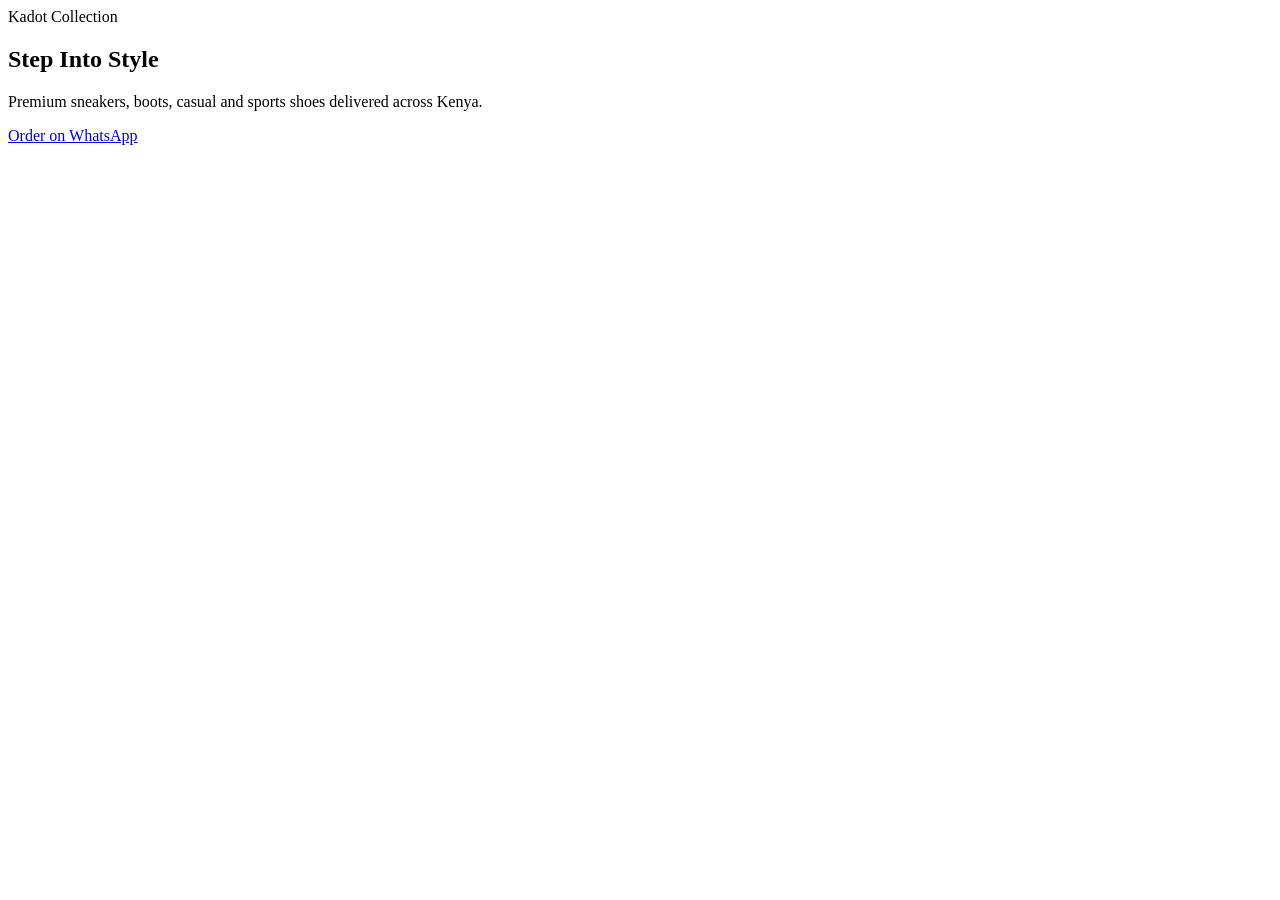
==== index.html @ 97667119 "Initial Kadot Collection landing page" ====
<!DOCTYPE html>
<html lang="en">
<head>
    <meta charset="UTF-8">
    <meta name="viewport" content="width=device-width, initial-scale=1.0">
    <title>Kadot Collection</title>

    <link rel="preconnect" href="https://fonts.googleapis.com">
    <link href="https://fonts.googleapis.com/css2?family=Poppins:wght@300;400;600;700&display=swap" rel="stylesheet">

    <link rel="stylesheet" href="style.css">
</head>
<body>

    <header>
        <div class="logo">Kadot Collection</div>
    </header>

    <section class="hero">
        <div class="hero-content">

            <h1>Step Into Style</h1>

            <p>
                Premium sneakers, boots, casual and sports shoes delivered across Kenya.
            </p>

            <a class="btn"
               href="https://wa.me/254140449087?text=Hello%20Kadot%20Collection,%20I'm%20interested%20in%20your%20shoes."
               target="_blank">
               Order on WhatsApp
            </a>

        </div>
    </section>

    <script src="script.js"></script>

</body>
</html>
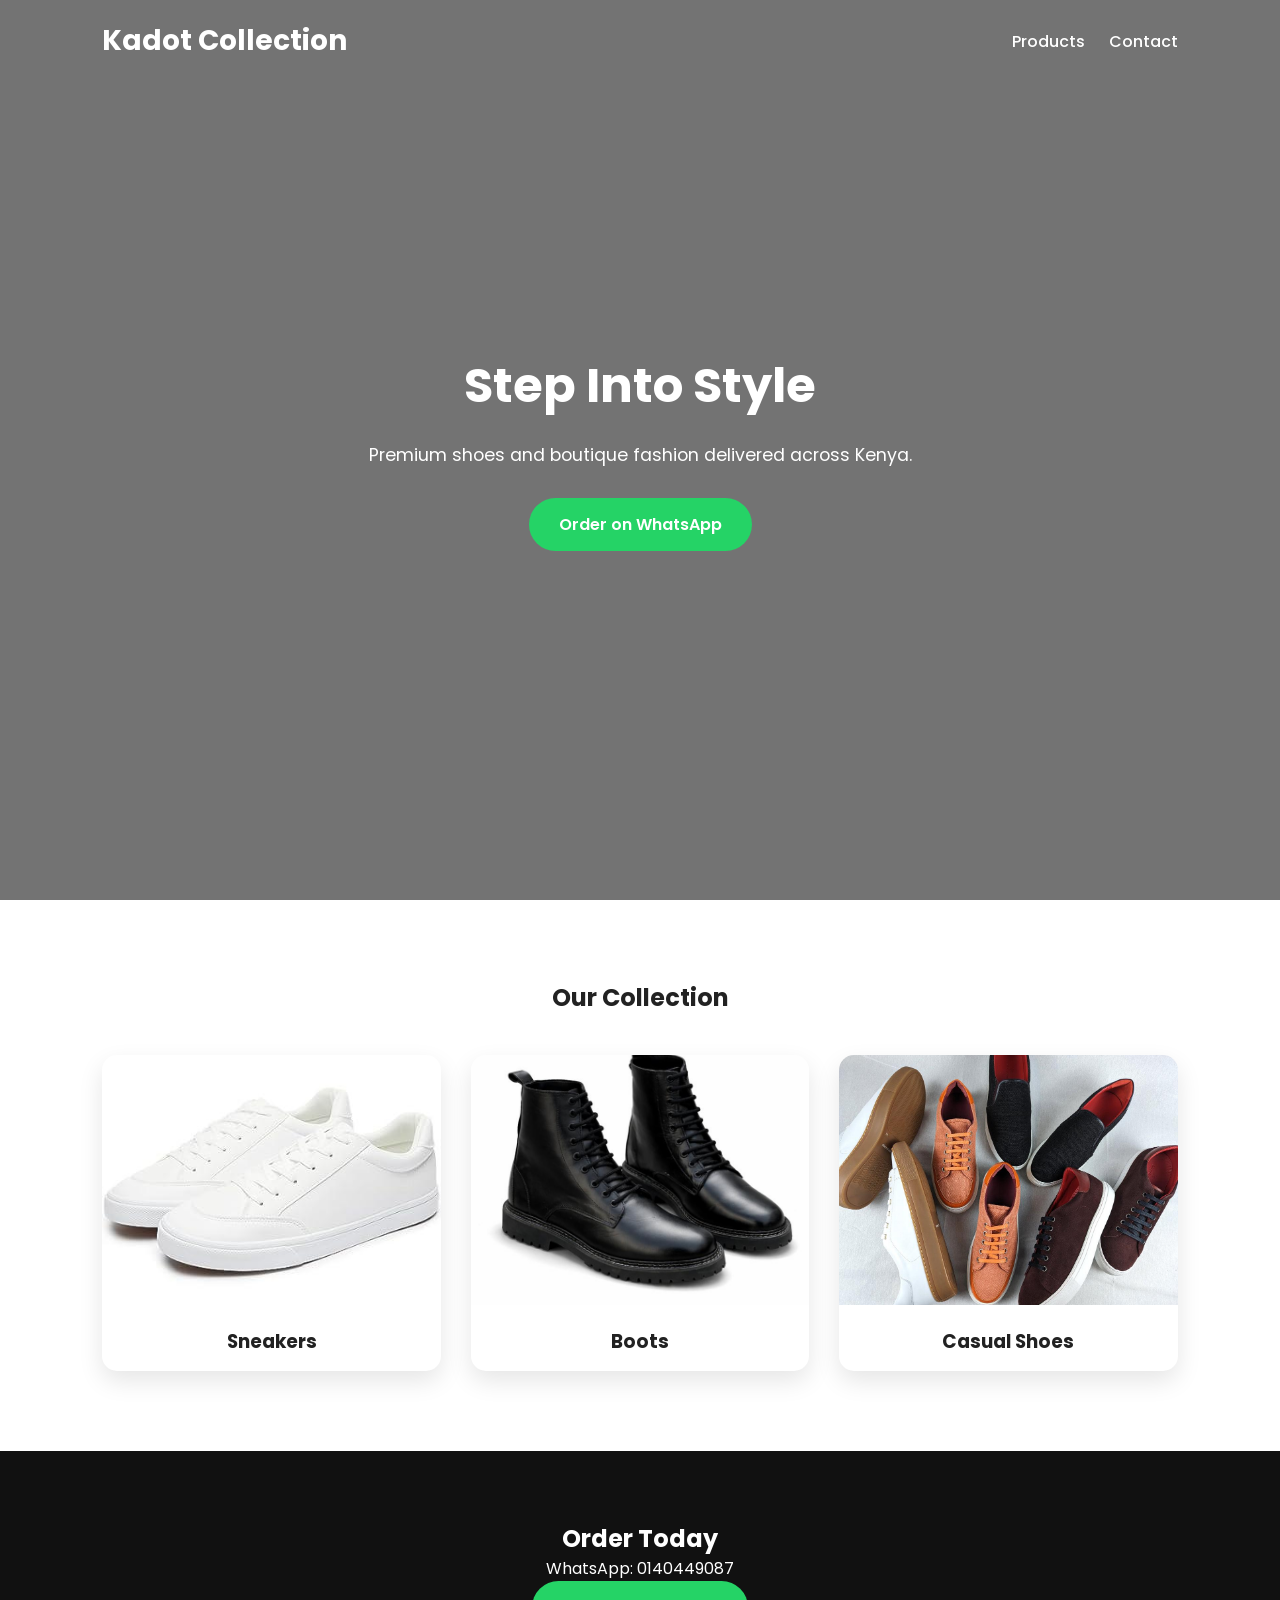
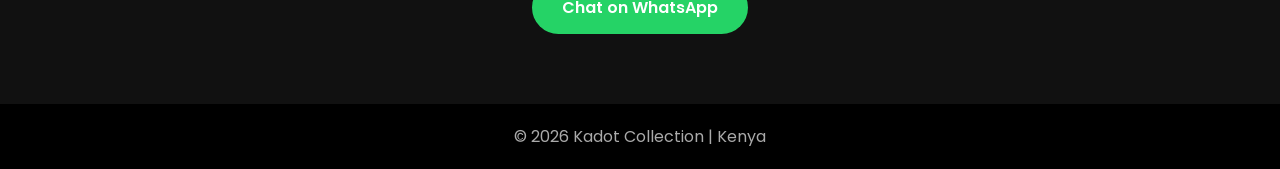
==== commit a928b4f0: "Complete Kadot Collection landing page" ====
--- a/index.html
+++ b/index.html
@@ -1,40 +1,94 @@
 <!DOCTYPE html>
 <html lang="en">
 <head>
-    <meta charset="UTF-8">
-    <meta name="viewport" content="width=device-width, initial-scale=1.0">
-    <title>Kadot Collection</title>
+<meta charset="UTF-8">
+<meta name="viewport" content="width=device-width, initial-scale=1.0">
 
-    <link rel="preconnect" href="https://fonts.googleapis.com">
-    <link href="https://fonts.googleapis.com/css2?family=Poppins:wght@300;400;600;700&display=swap" rel="stylesheet">
+<title>Kadot Collection | Shoes & Boutique</title>
 
-    <link rel="stylesheet" href="style.css">
+<link rel="preconnect" href="https://fonts.googleapis.com">
+<link href="https://fonts.googleapis.com/css2?family=Poppins:wght@300;400;600;700&display=swap" rel="stylesheet">
+
+<link rel="stylesheet" href="style.css">
 </head>
+
 <body>
 
-    <header>
-        <div class="logo">Kadot Collection</div>
-    </header>
+<header>
+<div class="logo">Kadot Collection</div>
 
-    <section class="hero">
-        <div class="hero-content">
+<nav>
+<a href="#products">Products</a>
+<a href="#contact">Contact</a>
+</nav>
+</header>
 
-            <h1>Step Into Style</h1>
+<section class="hero">
 
-            <p>
-                Premium sneakers, boots, casual and sports shoes delivered across Kenya.
-            </p>
+<div class="overlay"></div>
 
-            <a class="btn"
-               href="https://wa.me/254140449087?text=Hello%20Kadot%20Collection,%20I'm%20interested%20in%20your%20shoes."
-               target="_blank">
-               Order on WhatsApp
-            </a>
+<div class="hero-content">
 
-        </div>
-    </section>
+<h1>Step Into Style</h1>
 
-    <script src="script.js"></script>
+<p>Premium shoes and boutique fashion delivered across Kenya.</p>
+
+<a class="btn"
+href="https://wa.me/254140449087?text=Hello%20Kadot%20Collection,%20I'm%20interested%20in%20ordering."
+target="_blank">
+Order on WhatsApp
+</a>
+
+</div>
+
+</section>
+
+<section id="products" class="products">
+
+<h2>Our Collection</h2>
+
+<div class="product-grid">
+
+<div class="product">
+<img src="images/sneaker.jpg" alt="Sneakers">
+<h3>Sneakers</h3>
+</div>
+
+<div class="product">
+<img src="images/boot.jpg" alt="Boots">
+<h3>Boots</h3>
+</div>
+
+<div class="product">
+<img src="images/casual.jpg" alt="Casual Shoes">
+<h3>Casual Shoes</h3>
+</div>
+
+</div>
+
+</section>
+
+<section id="contact" class="contact">
+
+<h2>Order Today</h2>
+
+<p>WhatsApp: 0140449087</p>
+
+<a class="btn"
+href="https://wa.me/254140449087?text=Hello%20Kadot%20Collection,%20I'd%20like%20to%20place%20an%20order."
+target="_blank">
+Chat on WhatsApp
+</a>
+
+</section>
+
+<footer>
+
+<p>© 2026 Kadot Collection | Kenya</p>
+
+</footer>
+
+<script src="script.js"></script>
 
 </body>
 </html>
--- a/style.css
+++ b/style.css
@@ -0,0 +1,141 @@
+*{
+margin:0;
+padding:0;
+box-sizing:border-box;
+font-family:'Poppins',sans-serif;
+}
+
+body{
+background:#fff;
+color:#222;
+}
+
+header{
+display:flex;
+justify-content:space-between;
+align-items:center;
+padding:20px 8%;
+position:absolute;
+width:100%;
+z-index:10;
+}
+
+.logo{
+font-size:28px;
+font-weight:700;
+color:white;
+}
+
+nav a{
+margin-left:20px;
+text-decoration:none;
+color:white;
+font-weight:500;
+}
+
+.hero{
+height:100vh;
+background:url("images/hero.jpg") center/cover no-repeat;
+position:relative;
+display:flex;
+align-items:center;
+justify-content:center;
+text-align:center;
+}
+
+.overlay{
+position:absolute;
+inset:0;
+background:rgba(0,0,0,.55);
+}
+
+.hero-content{
+position:relative;
+z-index:2;
+color:white;
+padding:20px;
+}
+
+.hero h1{
+font-size:3rem;
+margin-bottom:20px;
+}
+
+.hero p{
+font-size:1.1rem;
+margin-bottom:30px;
+}
+
+.btn{
+display:inline-block;
+padding:14px 30px;
+background:#25D366;
+color:white;
+text-decoration:none;
+border-radius:30px;
+font-weight:600;
+transition:.3s;
+}
+
+.btn:hover{
+transform:translateY(-3px);
+}
+
+.products{
+padding:80px 8%;
+text-align:center;
+}
+
+.product-grid{
+display:grid;
+grid-template-columns:repeat(auto-fit,minmax(220px,1fr));
+gap:30px;
+margin-top:40px;
+}
+
+.product{
+background:white;
+border-radius:15px;
+overflow:hidden;
+box-shadow:0 10px 25px rgba(0,0,0,.1);
+}
+
+.product img{
+width:100%;
+height:250px;
+object-fit:cover;
+}
+
+.product h3{
+padding:15px;
+}
+
+.contact{
+background:#111;
+color:white;
+text-align:center;
+padding:70px 20px;
+}
+
+footer{
+padding:20px;
+text-align:center;
+background:#000;
+color:#aaa;
+}
+
+@media(max-width:768px){
+
+header{
+padding:20px;
+}
+
+.hero h1{
+font-size:2.2rem;
+}
+
+nav{
+display:none;
+}
+
+}
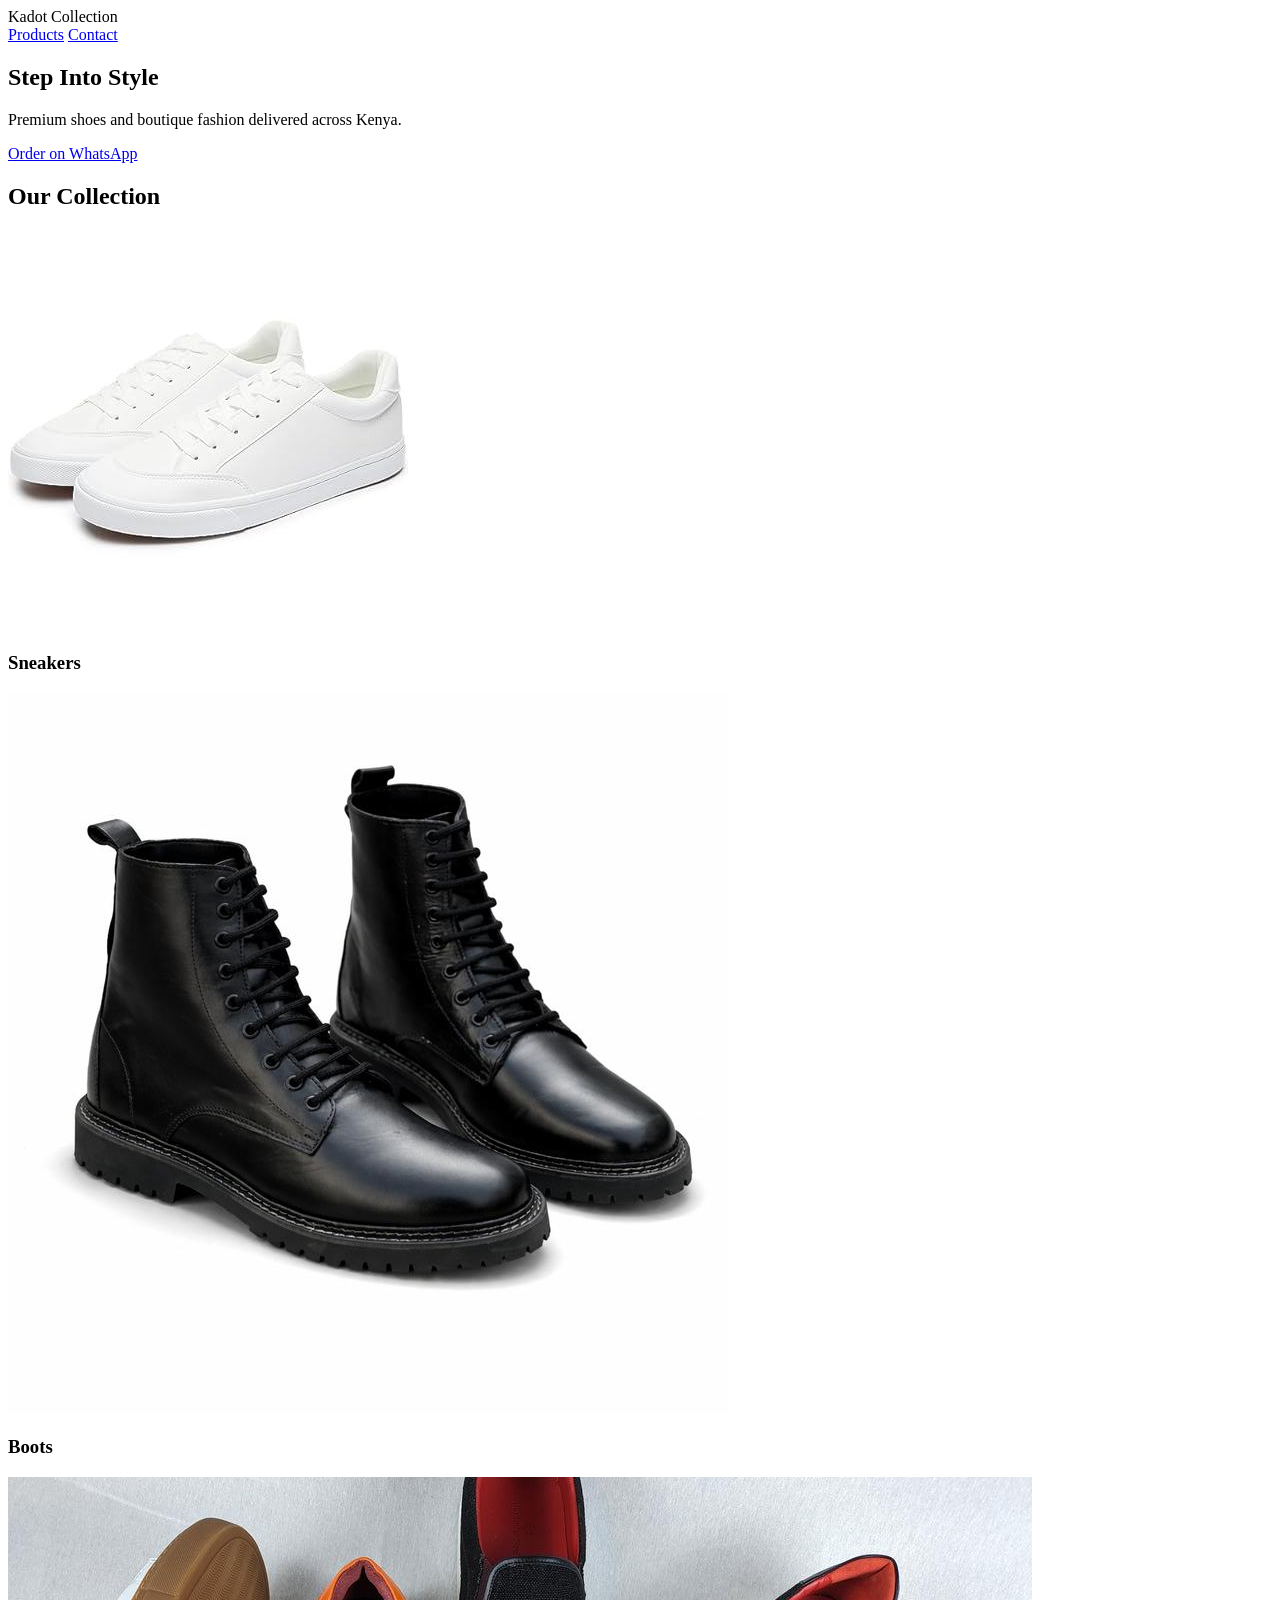
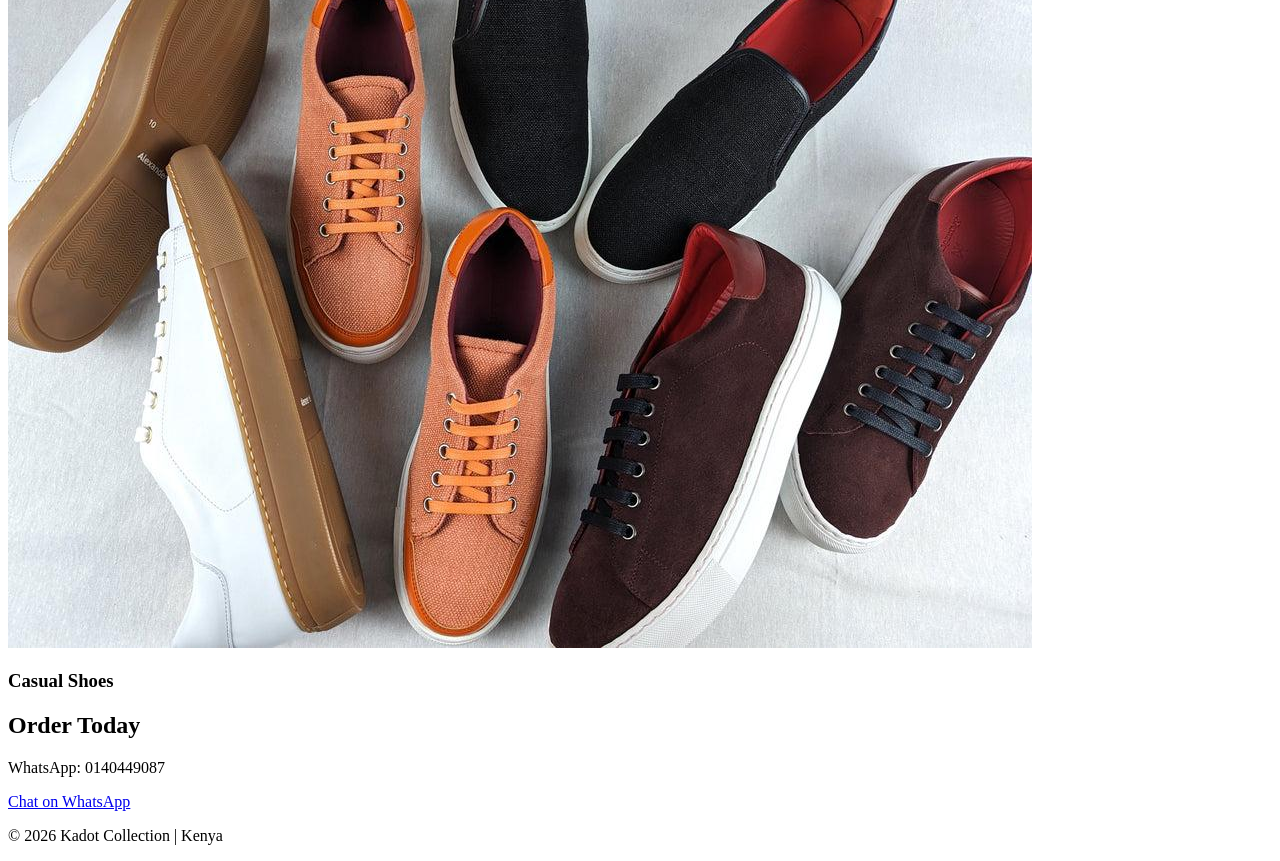
==== commit 47d71ef6: "Improve Google SEO" ====
--- a/index.html
+++ b/index.html
@@ -1,15 +1,28 @@
 <!DOCTYPE html>
 <html lang="en">
 <head>
-<meta charset="UTF-8">
-<meta name="viewport" content="width=device-width, initial-scale=1.0">
+  <meta charset="UTF-8">
+  <meta name="viewport" content="width=device-width, initial-scale=1.0">
 
-<title>Kadot Collection | Shoes & Boutique</title>
+  <title>Kadot Collection | Boutique Clothes & Shoes in Kenya</title>
 
-<link rel="preconnect" href="https://fonts.googleapis.com">
-<link href="https://fonts.googleapis.com/css2?family=Poppins:wght@300;400;600;700&display=swap" rel="stylesheet">
+  <meta name="description" content="Kadot Collection offers stylish clothes and shoes in Kenya. Order easily through WhatsApp and enjoy trendy fashion at affordable prices.">
 
-<link rel="stylesheet" href="style.css">
+  <meta name="keywords" content="Kadot Collection, boutique Kenya, clothes Kenya, shoes Kenya, fashion, WhatsApp shopping">
+
+  <meta name="author" content="Kadot Collection">
+
+  <meta name="robots" content="index, follow">
+
+  <!-- Open Graph (WhatsApp & Facebook) -->
+  <meta property="og:title" content="Kadot Collection">
+  <meta property="og:description" content="Stylish clothes and shoes in Kenya. Order directly via WhatsApp.">
+  <meta property="og:type" content="website">
+  <meta property="og:image" content="https://kadot-collection.vercel.app/hero.jpg">
+  <meta property="og:url" content="https://kadot-collection.vercel.app/">
+
+  <!-- Twitter -->
+  <meta name="twitter:card" content="summary_large_image">
 </head>
 
 <body>
@@ -90,5 +103,20 @@
 
 <script src="script.js"></script>
 
+<script type="application/ld+json">
+{
+  "@context": "https://schema.org",
+  "@type": "ClothingStore",
+  "name": "Kadot Collection",
+  "telephone": "+254140449087",
+  "address": {
+    "@type": "PostalAddress",
+    "addressCountry": "KE"
+  },
+  "url": "https://kadot-collection.vercel.app/"
+}
+</script>
+
+
 </body>
 </html>
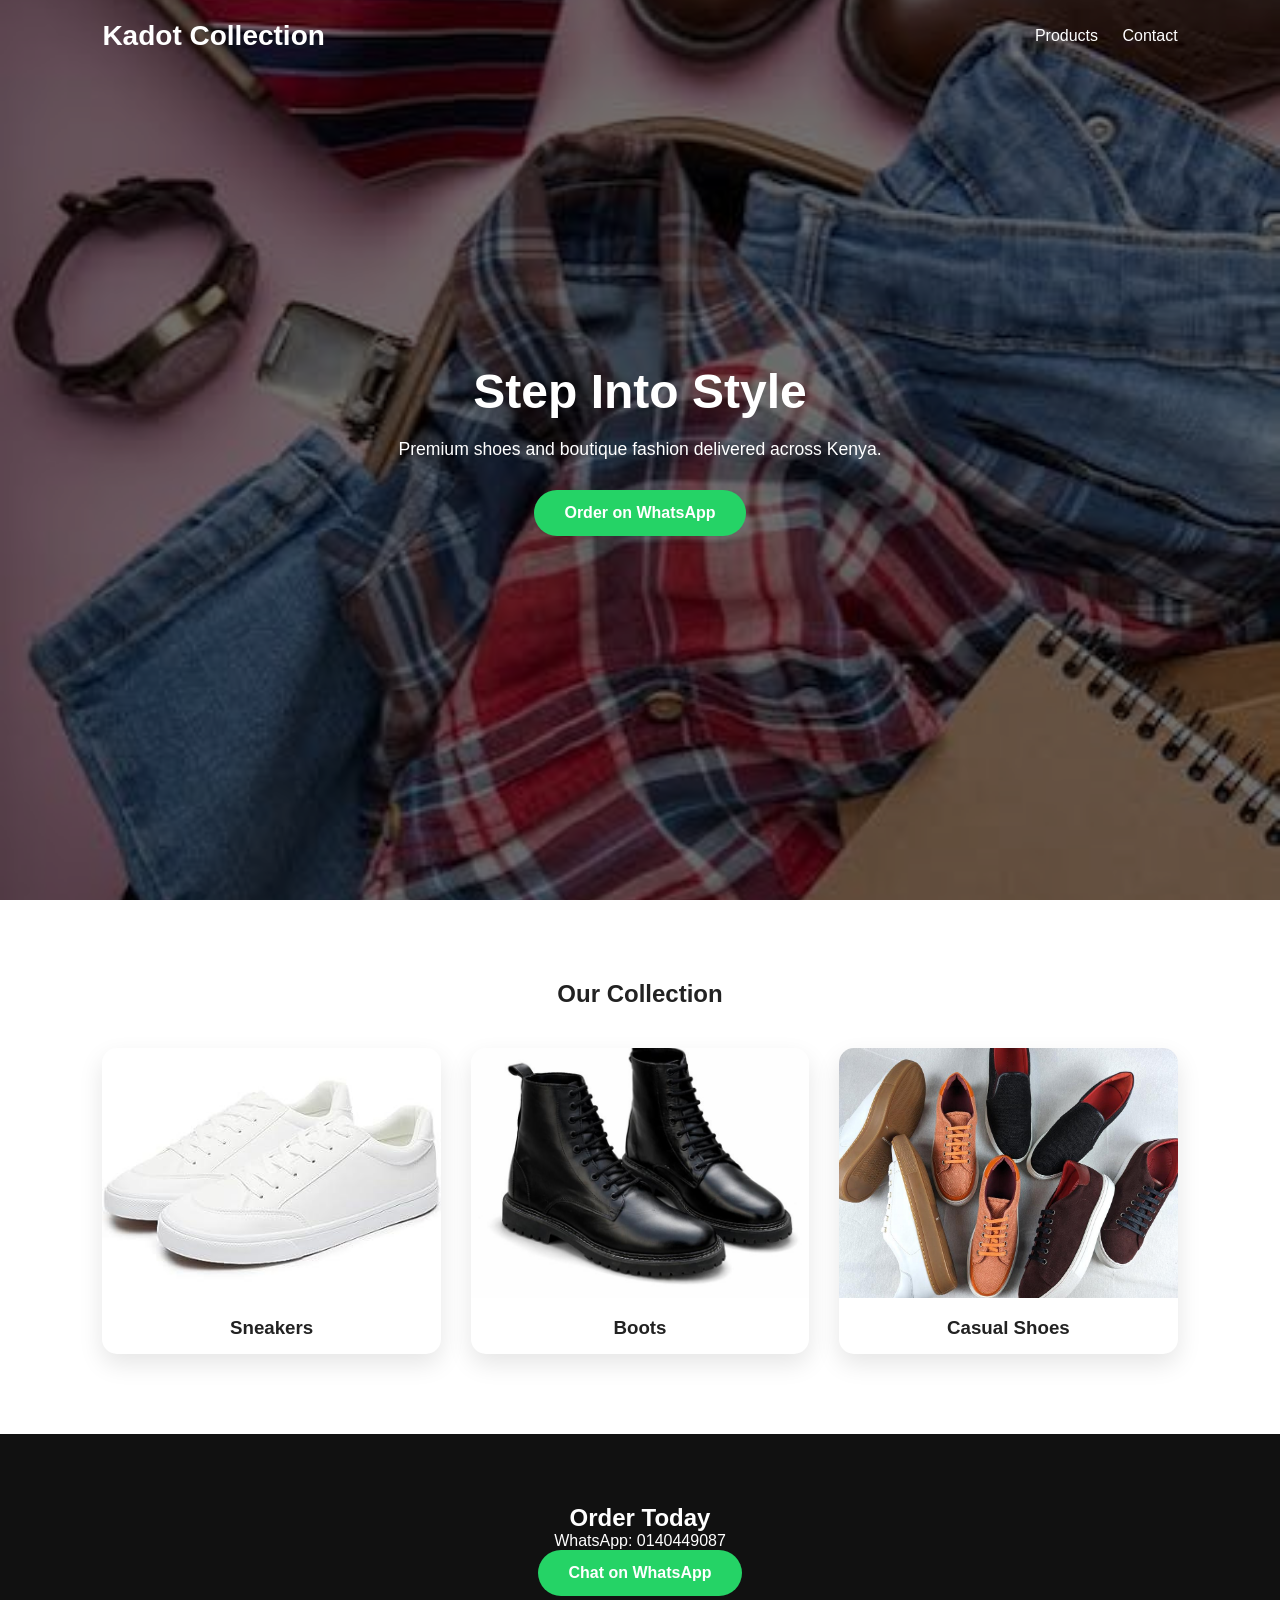
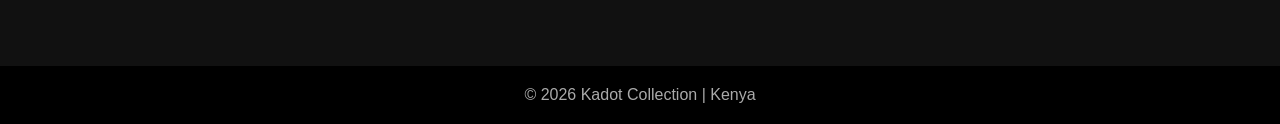
==== commit 718fa8c5: "Index clarification" ====
--- a/index.html
+++ b/index.html
@@ -1,6 +1,7 @@
 <!DOCTYPE html>
 <html lang="en">
 <head>
+  <link rel="stylesheet" href="style.css">
   <meta charset="UTF-8">
   <meta name="viewport" content="width=device-width, initial-scale=1.0">
 
--- a/style.css
+++ b/style.css
@@ -0,0 +1,141 @@
+*{
+margin:0;
+padding:0;
+box-sizing:border-box;
+font-family:'Poppins',sans-serif;
+}
+
+body{
+background:#fff;
+color:#222;
+}
+
+header{
+display:flex;
+justify-content:space-between;
+align-items:center;
+padding:20px 8%;
+position:absolute;
+width:100%;
+z-index:10;
+}
+
+.logo{
+font-size:28px;
+font-weight:700;
+color:white;
+}
+
+nav a{
+margin-left:20px;
+text-decoration:none;
+color:white;
+font-weight:500;
+}
+
+.hero{
+height:100vh;
+background:url("hero.jpg") center/cover no-repeat;
+position:relative;
+display:flex;
+align-items:center;
+justify-content:center;
+text-align:center;
+}
+
+.overlay{
+position:absolute;
+inset:0;
+background:rgba(0,0,0,.55);
+}
+
+.hero-content{
+position:relative;
+z-index:2;
+color:white;
+padding:20px;
+}
+
+.hero h1{
+font-size:3rem;
+margin-bottom:20px;
+}
+
+.hero p{
+font-size:1.1rem;
+margin-bottom:30px;
+}
+
+.btn{
+display:inline-block;
+padding:14px 30px;
+background:#25D366;
+color:white;
+text-decoration:none;
+border-radius:30px;
+font-weight:600;
+transition:.3s;
+}
+
+.btn:hover{
+transform:translateY(-3px);
+}
+
+.products{
+padding:80px 8%;
+text-align:center;
+}
+
+.product-grid{
+display:grid;
+grid-template-columns:repeat(auto-fit,minmax(220px,1fr));
+gap:30px;
+margin-top:40px;
+}
+
+.product{
+background:white;
+border-radius:15px;
+overflow:hidden;
+box-shadow:0 10px 25px rgba(0,0,0,.1);
+}
+
+.product img{
+width:100%;
+height:250px;
+object-fit:cover;
+}
+
+.product h3{
+padding:15px;
+}
+
+.contact{
+background:#111;
+color:white;
+text-align:center;
+padding:70px 20px;
+}
+
+footer{
+padding:20px;
+text-align:center;
+background:#000;
+color:#aaa;
+}
+
+@media(max-width:768px){
+
+header{
+padding:20px;
+}
+
+.hero h1{
+font-size:2.2rem;
+}
+
+nav{
+display:none;
+}
+
+}
